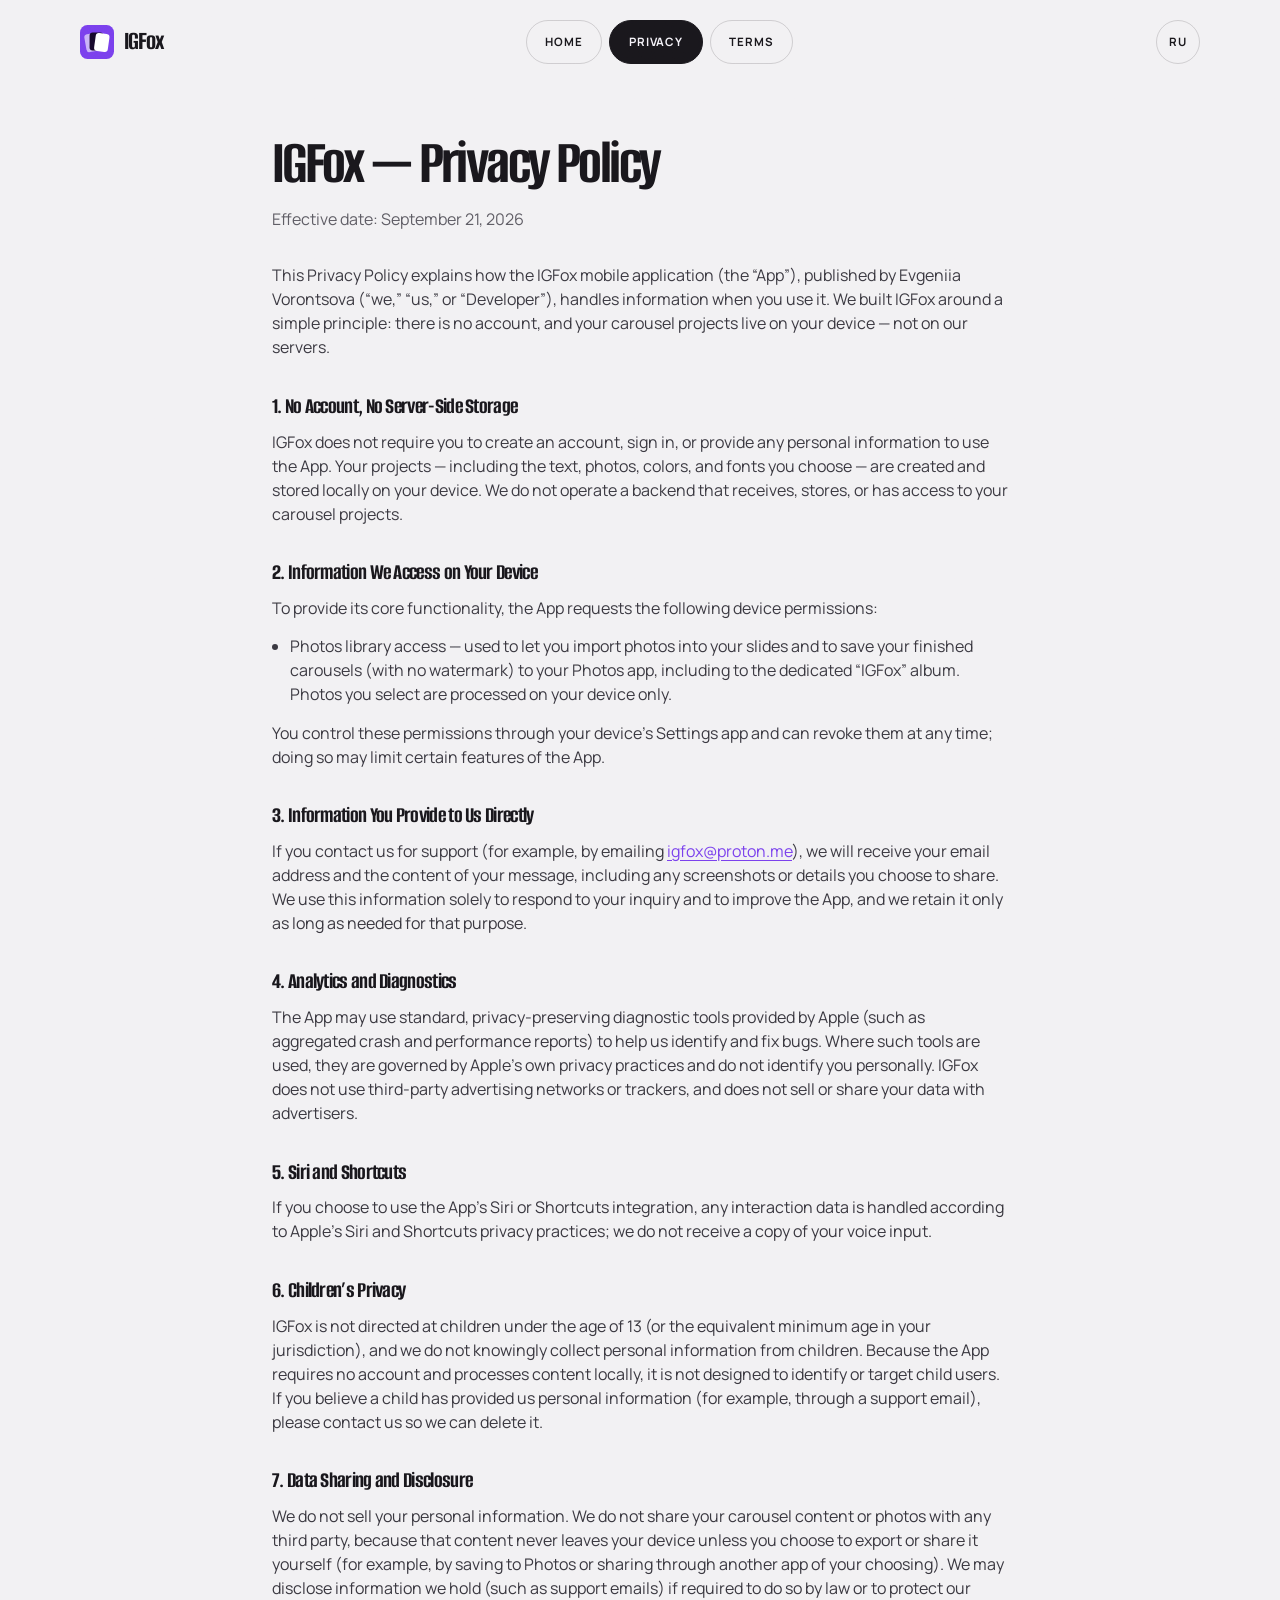
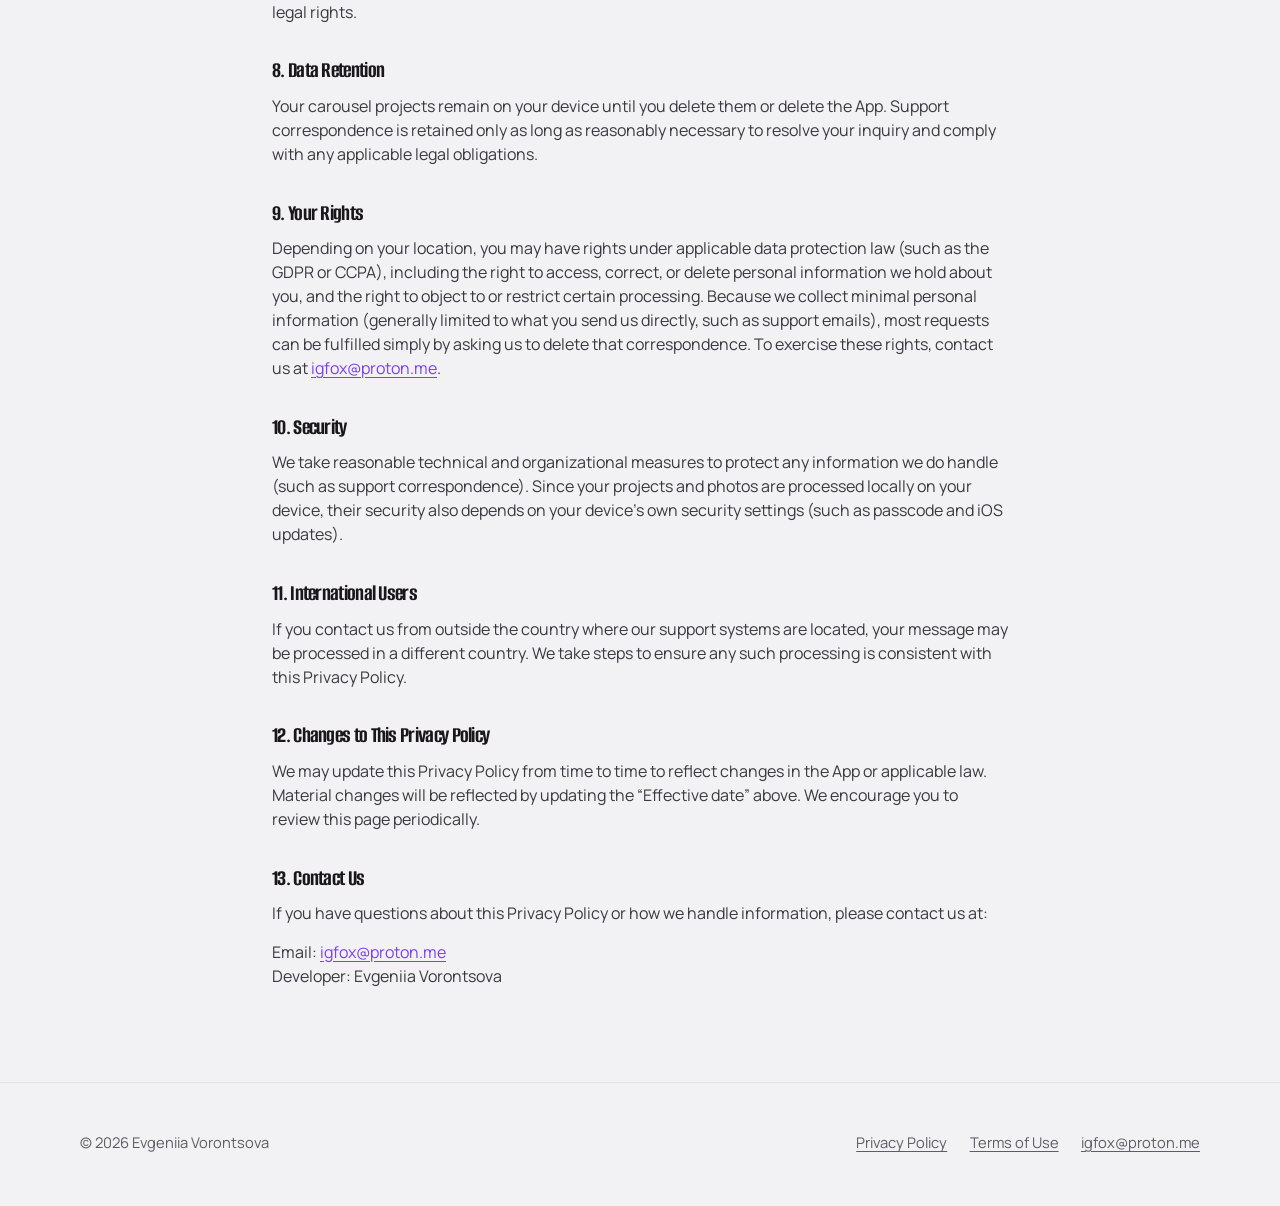
==== igfox-site/privacy/index.html @ 5019e01a "Add files via upload" ====
<!DOCTYPE html>
<html lang="ru">
<head>
  <meta charset="utf-8" />
  <meta name="viewport" content="width=device-width, initial-scale=1" />
  <title>Privacy Policy · IGFox</title>
  <meta name="description" content="Privacy Policy for the IGFox iPhone app. Developer: Evgeniia Vorontsova. Support: igfox@proton.me." />
  <link rel="icon" href="../img/favicon.svg" type="image/svg+xml" />
  <link rel="canonical" href="https://igcarousel.com/privacy/" />
  <link rel="stylesheet" href="../css/site.css" />
</head>
<body class="doc">
  <a class="skip" href="#main">
    <span class="ru">К содержанию</span>
    <span class="en">Skip to content</span>
  </a>
  <div class="wrap topbar">
    <a class="brand" href="../">
      <img src="../img/favicon.svg" width="34" height="34" alt="" />
      IGFox
    </a>
    <nav class="nav-pills" aria-label="IGFox">
      <a href="../"><span class="ru">Главная</span><span class="en">Home</span></a>
      <a class="current" href="./"><span class="ru">Политика</span><span class="en">Privacy</span></a>
      <a href="../terms/"><span class="ru">Условия</span><span class="en">Terms</span></a>
    </nav>
    <div class="nav-tools">
      <button class="lang" type="button" data-toggle-lang data-lang-label aria-label="Language">EN</button>
      <button class="menu-btn" type="button" id="open-menu" aria-label="Menu"><span></span><span></span><span></span></button>
    </div>
  </div>

  <article class="doc-main" id="main">
    <div class="en">
      <h1>IGFox — Privacy Policy</h1>
      <p class="meta">Effective date: September 21, 2026</p>

      <p>This Privacy Policy explains how the IGFox mobile application (the “App”), published by Evgeniia Vorontsova (“we,” “us,” or “Developer”), handles information when you use it. We built IGFox around a simple principle: there is no account, and your carousel projects live on your device — not on our servers.</p>

      <h2>1. No Account, No Server-Side Storage</h2>
      <p>IGFox does not require you to create an account, sign in, or provide any personal information to use the App. Your projects — including the text, photos, colors, and fonts you choose — are created and stored locally on your device. We do not operate a backend that receives, stores, or has access to your carousel projects.</p>

      <h2>2. Information We Access on Your Device</h2>
      <p>To provide its core functionality, the App requests the following device permissions:</p>
      <ul>
        <li>Photos library access — used to let you import photos into your slides and to save your finished carousels (with no watermark) to your Photos app, including to the dedicated “IGFox” album. Photos you select are processed on your device only.</li>
      </ul>
      <p>You control these permissions through your device’s Settings app and can revoke them at any time; doing so may limit certain features of the App.</p>

      <h2>3. Information You Provide to Us Directly</h2>
      <p>If you contact us for support (for example, by emailing <a href="mailto:igfox@proton.me">igfox@proton.me</a>), we will receive your email address and the content of your message, including any screenshots or details you choose to share. We use this information solely to respond to your inquiry and to improve the App, and we retain it only as long as needed for that purpose.</p>

      <h2>4. Analytics and Diagnostics</h2>
      <p>The App may use standard, privacy-preserving diagnostic tools provided by Apple (such as aggregated crash and performance reports) to help us identify and fix bugs. Where such tools are used, they are governed by Apple’s own privacy practices and do not identify you personally. IGFox does not use third-party advertising networks or trackers, and does not sell or share your data with advertisers.</p>

      <h2>5. Siri and Shortcuts</h2>
      <p>If you choose to use the App’s Siri or Shortcuts integration, any interaction data is handled according to Apple’s Siri and Shortcuts privacy practices; we do not receive a copy of your voice input.</p>

      <h2>6. Children’s Privacy</h2>
      <p>IGFox is not directed at children under the age of 13 (or the equivalent minimum age in your jurisdiction), and we do not knowingly collect personal information from children. Because the App requires no account and processes content locally, it is not designed to identify or target child users. If you believe a child has provided us personal information (for example, through a support email), please contact us so we can delete it.</p>

      <h2>7. Data Sharing and Disclosure</h2>
      <p>We do not sell your personal information. We do not share your carousel content or photos with any third party, because that content never leaves your device unless you choose to export or share it yourself (for example, by saving to Photos or sharing through another app of your choosing). We may disclose information we hold (such as support emails) if required to do so by law or to protect our legal rights.</p>

      <h2>8. Data Retention</h2>
      <p>Your carousel projects remain on your device until you delete them or delete the App. Support correspondence is retained only as long as reasonably necessary to resolve your inquiry and comply with any applicable legal obligations.</p>

      <h2>9. Your Rights</h2>
      <p>Depending on your location, you may have rights under applicable data protection law (such as the GDPR or CCPA), including the right to access, correct, or delete personal information we hold about you, and the right to object to or restrict certain processing. Because we collect minimal personal information (generally limited to what you send us directly, such as support emails), most requests can be fulfilled simply by asking us to delete that correspondence. To exercise these rights, contact us at <a href="mailto:igfox@proton.me">igfox@proton.me</a>.</p>

      <h2>10. Security</h2>
      <p>We take reasonable technical and organizational measures to protect any information we do handle (such as support correspondence). Since your projects and photos are processed locally on your device, their security also depends on your device’s own security settings (such as passcode and iOS updates).</p>

      <h2>11. International Users</h2>
      <p>If you contact us from outside the country where our support systems are located, your message may be processed in a different country. We take steps to ensure any such processing is consistent with this Privacy Policy.</p>

      <h2>12. Changes to This Privacy Policy</h2>
      <p>We may update this Privacy Policy from time to time to reflect changes in the App or applicable law. Material changes will be reflected by updating the “Effective date” above. We encourage you to review this page periodically.</p>

      <h2>13. Contact Us</h2>
      <p>If you have questions about this Privacy Policy or how we handle information, please contact us at:</p>
      <p>Email: <a href="mailto:igfox@proton.me">igfox@proton.me</a><br />
      Developer: Evgeniia Vorontsova</p>
    </div>

    <div class="ru">
      <h1>IGFox — Политика конфиденциальности</h1>
      <p class="meta">Дата вступления в силу: 21 сентября 2026 года</p>

      <p>Эта политика объясняет, как мобильное приложение IGFox (далее — «Приложение»), которое выпускает Evgeniia Vorontsova (далее — «мы», «нас» или «Разработчик»), обрабатывает информацию при его использовании. IGFox собран вокруг простого правила: аккаунта нет, а проекты каруселей живут на вашем устройстве — не на наших серверах.</p>

      <h2>1. Нет аккаунта и нет хранения на сервере</h2>
      <p>IGFox не требует создавать аккаунт, входить в систему или сообщать персональные данные, чтобы пользоваться Приложением. Ваши проекты — в том числе текст, фото, цвета и шрифты — создаются и хранятся локально на устройстве. У нас нет серверной части, которая принимала бы, хранила бы или имела доступ к вашим каруселям.</p>

      <h2>2. К каким данным на устройстве мы обращаемся</h2>
      <p>Чтобы выполнять основную работу, Приложение запрашивает такие разрешения:</p>
      <ul>
        <li>Доступ к медиатеке Фото — чтобы вы могли ставить снимки на слайды и сохранять готовые карусели (без водяного знака) в приложение «Фото», в том числе в альбом «IGFox». Выбранные фото обрабатываются только на вашем устройстве.</li>
      </ul>
      <p>Эти разрешения вы контролируете в Настройках устройства и можете отозвать в любой момент; тогда часть функций Приложения может стать недоступной.</p>

      <h2>3. Информация, которую вы сами нам присылаете</h2>
      <p>Если вы пишете в поддержку (например, на <a href="mailto:igfox@proton.me">igfox@proton.me</a>), мы получим ваш адрес и текст письма, включая скриншоты и подробности, которые вы решите приложить. Мы используем это только чтобы ответить и улучшить Приложение, и храним лишь столько, сколько нужно для этой цели.</p>

      <h2>4. Аналитика и диагностика</h2>
      <p>Приложение может использовать стандартные диагностические средства Apple с бережным отношением к приватности (например, сводные отчёты о сбоях и производительности), чтобы находить и чинить ошибки. Если такие средства включены, на них распространяются правила Apple, и они не определяют вас лично. IGFox не подключает стороннюю рекламу и трекеры и не продаёт и не передаёт данные рекламодателям.</p>

      <h2>5. Siri и Shortcuts</h2>
      <p>Если вы пользуетесь интеграцией с Siri или Shortcuts, данные такого взаимодействия обрабатываются по правилам Apple для Siri и Shortcuts; копию голосового ввода мы не получаем.</p>

      <h2>6. Дети</h2>
      <p>IGFox не предназначен для детей младше 13 лет (или иного минимального возраста в вашей стране), и мы сознательно не собираем персональные данные детей. Так как аккаунта нет и содержимое обрабатывается локально, Приложение не умеет находить или выделять детскую аудиторию. Если вы считаете, что ребёнок передал нам персональные данные (например, в письме в поддержку), напишите нам — мы удалим их.</p>

      <h2>7. Передача и раскрытие данных</h2>
      <p>Мы не продаём ваши персональные данные. Мы не передаём третьим лицам содержимое каруселей и фото, потому что эти материалы не покидают устройство, пока вы сами не экспортируете или не отправите их (например, сохранив в Фото или через другое выбранное вами приложение). Информацию, которая у нас есть (например, письма в поддержку), мы можем раскрыть, если этого требует закон или защита наших прав.</p>

      <h2>8. Срок хранения</h2>
      <p>Проекты каруселей остаются на устройстве, пока вы их не удалите или не удалите Приложение. Переписку поддержки храним только столько, сколько разумно нужно, чтобы закрыть обращение и соблюсти закон.</p>

      <h2>9. Ваши права</h2>
      <p>В зависимости от места жительства у вас могут быть права по законам о защите данных (например, GDPR или CCPA): доступ, исправление или удаление персональных данных, которые мы о вас храним, а также возражение против обработки или её ограничение. Мы собираем мало персональных данных (как правило, только то, что вы сами присылаете, например письма в поддержку), поэтому большинство запросов выполняется простой просьбой удалить эту переписку. Чтобы воспользоваться правами, напишите на <a href="mailto:igfox@proton.me">igfox@proton.me</a>.</p>

      <h2>10. Безопасность</h2>
      <p>Мы принимаем разумные технические и организационные меры для защиты информации, с которой работаем (например, переписки поддержки). Поскольку проекты и фото обрабатываются локально, их безопасность зависит и от настроек самого устройства (пароль, обновления iOS).</p>

      <h2>11. Пользователи из других стран</h2>
      <p>Если вы пишете нам из страны, где не находятся наши системы поддержки, сообщение может быть обработано в другой стране. Мы стараемся, чтобы такая обработка соответствовала этой политике.</p>

      <h2>12. Изменения этой политики</h2>
      <p>Мы можем обновлять эту политику, если меняется Приложение или закон. Существенные изменения отразим новой «датой вступления в силу» выше. Имеет смысл время от времени возвращаться на эту страницу.</p>

      <h2>13. Контакты</h2>
      <p>Вопросы по этой политике и по тому, как мы обращаемся с информацией:</p>
      <p>Почта: <a href="mailto:igfox@proton.me">igfox@proton.me</a><br />
      Разработчик: Evgeniia Vorontsova</p>
    </div>
  </article>

  <footer class="site-footer">
    <div class="wrap foot">
      <p>© 2026 Evgeniia Vorontsova</p>
      <nav>
        <a href="./"><span class="ru">Конфиденциальность</span><span class="en">Privacy Policy</span></a>
        <a href="../terms/"><span class="ru">Условия</span><span class="en">Terms of Use</span></a>
        <a href="mailto:igfox@proton.me">igfox@proton.me</a>
      </nav>
    </div>
  </footer>

  <div class="mobile-panel" id="mobile-panel" aria-hidden="true">
    <button type="button" id="close-menu" class="panel-close"><span class="ru">Закрыть</span><span class="en">Close</span></button>
    <a href="../"><span class="ru">Главная</span><span class="en">Home</span></a>
    <a href="./"><span class="ru">Конфиденциальность</span><span class="en">Privacy Policy</span></a>
    <a href="../terms/"><span class="ru">Условия</span><span class="en">Terms of Use</span></a>
    <a href="mailto:igfox@proton.me">igfox@proton.me</a>
    <button type="button" data-toggle-lang data-lang-label>EN</button>
  </div>
  <script src="../js/site.js"></script>
</body>
</html>
---- igfox-site/css/site.css ----
@font-face {
  font-family: Manrope;
  font-style: normal;
  font-weight: 400;
  font-display: swap;
  src: url("../fonts/manrope-400-latin.woff2") format("woff2");
  unicode-range: U+0000-00FF, U+0131, U+0152-0153, U+02BB-02BC, U+02C6, U+02DA, U+02DC, U+0304, U+0308, U+0329, U+2000-206F, U+20AC, U+2122, U+2191, U+2193, U+2212, U+2215, U+FEFF, U+FFFD;
}
@font-face {
  font-family: Manrope;
  font-style: normal;
  font-weight: 400;
  font-display: swap;
  src: url("../fonts/manrope-400.woff2") format("woff2");
  unicode-range: U+0301, U+0400-045F, U+0490-0491, U+04B0-04B1, U+2116;
}
@font-face {
  font-family: Manrope;
  font-style: normal;
  font-weight: 500;
  font-display: swap;
  src: url("../fonts/manrope-500-latin.woff2") format("woff2");
  unicode-range: U+0000-00FF, U+0131, U+0152-0153, U+02BB-02BC, U+02C6, U+02DA, U+02DC, U+0304, U+0308, U+0329, U+2000-206F, U+20AC, U+2122, U+2191, U+2193, U+2212, U+2215, U+FEFF, U+FFFD;
}
@font-face {
  font-family: Manrope;
  font-style: normal;
  font-weight: 500;
  font-display: swap;
  src: url("../fonts/manrope-500.woff2") format("woff2");
  unicode-range: U+0301, U+0400-045F, U+0490-0491, U+04B0-04B1, U+2116;
}
@font-face {
  font-family: Manrope;
  font-style: normal;
  font-weight: 700;
  font-display: swap;
  src: url("../fonts/manrope-700-latin.woff2") format("woff2");
  unicode-range: U+0000-00FF, U+0131, U+0152-0153, U+02BB-02BC, U+02C6, U+02DA, U+02DC, U+0304, U+0308, U+0329, U+2000-206F, U+20AC, U+2122, U+2191, U+2193, U+2212, U+2215, U+FEFF, U+FFFD;
}
@font-face {
  font-family: Manrope;
  font-style: normal;
  font-weight: 700;
  font-display: swap;
  src: url("../fonts/manrope-700.woff2") format("woff2");
  unicode-range: U+0301, U+0400-045F, U+0490-0491, U+04B0-04B1, U+2116;
}
@font-face {
  font-family: Manrope;
  font-style: normal;
  font-weight: 800;
  font-display: swap;
  src: url("../fonts/manrope-800-latin.woff2") format("woff2");
  unicode-range: U+0000-00FF, U+0131, U+0152-0153, U+02BB-02BC, U+02C6, U+02DA, U+02DC, U+0304, U+0308, U+0329, U+2000-206F, U+20AC, U+2122, U+2191, U+2193, U+2212, U+2215, U+FEFF, U+FFFD;
}
@font-face {
  font-family: Manrope;
  font-style: normal;
  font-weight: 800;
  font-display: swap;
  src: url("../fonts/manrope-800.woff2") format("woff2");
  unicode-range: U+0301, U+0400-045F, U+0490-0491, U+04B0-04B1, U+2116;
}
@font-face {
  font-family: "Alumni Sans";
  font-style: normal;
  font-weight: 700;
  font-display: swap;
  src: url("../fonts/AlumniSans-Bold.ttf") format("truetype");
}
@font-face {
  font-family: "Alumni Sans";
  font-style: italic;
  font-weight: 400;
  font-display: swap;
  src: url("../fonts/AlumniSans-Italic.ttf") format("truetype");
}
@font-face {
  font-family: "Russo One";
  font-style: normal;
  font-weight: 400;
  font-display: swap;
  src: url("../fonts/RussoOne-Regular.ttf") format("truetype");
}

:root {
  --canvas: #f2f1f3;
  --white: #f4f2f8;
  --ink: #19171c;
  --slate: #5e5c64;
  --line: #e2e0e6;
  --violet: #7a40ed;
  --plum: #12061f;
  --lilac: #c9a3ff;
  --pill: #f4f2f8;
  --display: "Alumni Sans", Manrope, sans-serif;
  --sans: Manrope, sans-serif;
  --num: "Russo One", Manrope, sans-serif;
  --ease: cubic-bezier(0.22, 1, 0.36, 1);
  --hero: radial-gradient(52% 40% at 94% 0%, rgb(122 64 237 / 0.5), transparent 58%),
    radial-gradient(80% 60% at 8% 110%, rgb(12 6 20 / 0.85), transparent 48%),
    linear-gradient(168deg, #0c0614 0%, #1a0a36 40%, #3d168f 74%, #7a40ed 100%);
}

* { box-sizing: border-box; }
html { scroll-behavior: smooth; }
html, body { margin: 0; min-height: 100%; }
body {
  background: var(--canvas);
  color: var(--ink);
  font-family: var(--sans);
  font-weight: 400;
  line-height: 1.5;
  text-rendering: optimizeLegibility;
  -webkit-font-smoothing: antialiased;
  overflow-x: clip;
  font-synthesis: none;
}
body::after {
  content: "";
  position: fixed;
  inset: 0;
  z-index: 15;
  pointer-events: none;
  opacity: 0.08;
  mix-blend-mode: overlay;
  background-image: url("data:image/svg+xml;utf8,<svg xmlns='http://www.w3.org/2000/svg' width='160' height='160'><filter id='n'><feTurbulence type='fractalNoise' baseFrequency='0.8' numOctaves='2' stitchTiles='stitch'/></filter><rect width='100%' height='100%' filter='url(%23n)'/></svg>");
}
img { max-width: 100%; display: block; }
a { color: inherit; text-decoration: none; }
button { font: inherit; color: inherit; background: none; border: 0; cursor: pointer; padding: 0; }
::selection { background: var(--violet); color: var(--white); }
:focus-visible { outline: 2px solid var(--violet); outline-offset: 3px; }

html[lang="en"] .ru { display: none; }
html[lang="ru"] .en { display: none; }

.skip {
  position: absolute;
  left: 1rem;
  top: -3rem;
  background: var(--white);
  color: var(--ink);
  padding: 0.6rem 1rem;
  border-radius: 999px;
  z-index: 80;
}
.skip:focus { top: 1rem; }

.wrap {
  width: min(1120px, calc(100% - 3rem));
  margin-inline: auto;
}
@media (max-width: 720px) {
  .wrap { width: calc(100% - 1.6rem); }
}

.hero {
  position: relative;
  min-height: 100dvh;
  background-color: #1a0a36;
  background-image: var(--hero);
  color: var(--white);
  overflow: visible;
  display: flex;
  flex-direction: column;
}
.hero::before {
  content: "";
  position: absolute;
  inset: 0;
  pointer-events: none;
  background: radial-gradient(120% 80% at 50% 120%, rgb(12 6 20 / 0.35), transparent 55%);
}

.topbar {
  display: flex;
  align-items: center;
  justify-content: space-between;
  gap: 1rem;
  min-height: 4.5rem;
  padding: 0.7rem 0 0;
  position: relative;
  z-index: 5;
}
.brand {
  display: flex;
  align-items: center;
  gap: 0.65rem;
  font-family: var(--display);
  font-weight: 700;
  font-size: 1.7rem;
  letter-spacing: -0.04em;
  line-height: 1;
}
.brand img, .brand svg { width: 34px; height: 34px; }

.nav-pills {
  display: flex;
  flex-wrap: nowrap;
  justify-content: center;
  gap: 0.45rem;
}
.nav-pills a, .nav-pills .current {
  display: inline-flex;
  align-items: center;
  min-height: 44px;
  padding: 0 1.15rem;
  border: 1px solid rgb(255 255 255 / 0.38);
  border-radius: 999px;
  font-size: 0.72rem;
  font-weight: 700;
  letter-spacing: 0.08em;
  text-transform: uppercase;
  color: var(--white);
}
.nav-pills a:hover, .nav-pills .current {
  background: var(--pill);
  color: var(--ink);
  border-color: var(--pill);
}

.nav-tools {
  display: flex;
  align-items: center;
  gap: 0.65rem;
}
.lang {
  min-width: 44px;
  min-height: 44px;
  border-radius: 999px;
  border: 1px solid rgb(255 255 255 / 0.38);
  font-size: 0.72rem;
  font-weight: 700;
  letter-spacing: 0.06em;
}
.lang:hover { background: var(--pill); color: var(--ink); }
.menu-btn {
  display: none;
  width: 44px;
  height: 44px;
  border-radius: 999px;
  border: 1px solid rgb(255 255 255 / 0.38);
  place-content: center;
  gap: 5px;
}
.menu-btn span {
  display: block;
  width: 16px;
  height: 1.5px;
  background: currentColor;
}

.hero-grid {
  position: relative;
  z-index: 2;
  flex: 1;
  display: grid;
  grid-template-columns: minmax(18rem, 0.95fr) minmax(20rem, 1.05fr);
  gap: 1.2rem 1.6rem;
  align-items: center;
  padding: 1.1rem 0 2.6rem;
}

.hero-copy {
  max-width: none;
  padding: 0;
  display: flex;
  flex-direction: column;
  align-items: flex-start;
}
.hero-copy h1 {
  margin: 0;
  font-family: var(--display);
  font-size: clamp(2.35rem, 4.8vw, 4.15rem);
  font-weight: 700;
  line-height: 1.12;
  letter-spacing: -0.03em;
  padding-bottom: 0.1em;
}
.hero-copy .soft {
  display: inline-block;
  font-family: var(--display);
  font-style: italic;
  font-weight: 400;
  color: rgb(255 255 255 / 0.7);
  line-height: 1.2;
  padding-bottom: 0.16em;
}
.hero-copy p {
  margin: 1.15rem 0 0;
  max-width: 40ch;
  font-size: 1.05rem;
  line-height: 1.5;
  color: rgb(255 255 255 / 0.82);
}
.hero-copy .btn {
  margin-top: 1.7rem;
  align-self: flex-start;
}

.btn {
  display: inline-flex;
  align-items: center;
  justify-content: center;
  min-height: 52px;
  padding: 0 1.55rem;
  border-radius: 999px;
  font-size: 0.78rem;
  font-weight: 800;
  letter-spacing: 0.08em;
  text-transform: uppercase;
  transition: transform 180ms var(--ease), background 180ms var(--ease), color 180ms var(--ease);
}
.btn:active { transform: translateY(1px); }
.btn-light { background: var(--pill); color: var(--ink); }
.btn-light:hover { background: #efeaf8; }
.btn-ink { background: var(--ink); color: var(--white); }
.btn-ink:hover { background: #2b2730; }
.btn-ghost {
  border: 1px solid rgb(255 255 255 / 0.5);
  color: var(--white);
}
.btn-ghost:hover { background: var(--white); color: var(--ink); }

.strip {
  background: var(--canvas);
  padding: 1.5rem 0;
  border-bottom: 1px solid var(--line);
}
.facts {
  display: flex;
  flex-wrap: wrap;
  justify-content: flex-start;
  gap: 0.35rem 1.6rem;
  color: var(--ink);
  font-family: var(--display);
  font-weight: 700;
  font-size: clamp(1.15rem, 2.2vw, 1.55rem);
  letter-spacing: -0.03em;
}

.section { padding: 5.2rem 0; }
.section h2 {
  margin: 0 0 0.7rem;
  font-family: var(--display);
  font-size: clamp(2.4rem, 5.5vw, 4.4rem);
  font-weight: 700;
  letter-spacing: -0.035em;
  line-height: 1.08;
}
.section .lead {
  margin: 0 0 2.6rem;
  max-width: 46ch;
  color: var(--slate);
  font-size: 1.05rem;
}

.split {
  display: grid;
  grid-template-columns: 1.05fr 0.95fr;
  gap: 3.5rem;
  align-items: center;
}
.split h3 {
  margin: 0;
  font-size: clamp(1.6rem, 2.6vw, 2.15rem);
  font-weight: 800;
  letter-spacing: -0.03em;
  line-height: 1.15;
}
.split p { color: var(--slate); margin: 1rem 0 0; max-width: 42ch; }
.checks { list-style: none; margin: 1.4rem 0 0; padding: 0; }
.checks li {
  padding: 0.45rem 0;
  border-top: 1px solid var(--line);
  color: var(--ink);
  font-weight: 500;
}
.checks li:last-child { border-bottom: 1px solid var(--line); }

.stage {
  position: relative;
  width: min(32rem, 100%);
  aspect-ratio: 1;
  height: auto;
  justify-self: end;
}
.hero-art {
  display: block;
  width: 100%;
  height: auto;
  aspect-ratio: 1;
  object-fit: cover;
  border-radius: 1.5rem;
  box-shadow: 0 28px 64px rgb(8 4 20 / 0.42);
}
.shot-phone {
  position: absolute;
  width: min(11.2rem, 38%);
  height: auto;
  right: -0.35rem;
  bottom: -1.1rem;
  border-radius: 1.35rem;
  z-index: 2;
  background: #f2f1f3;
  box-shadow: 0 18px 40px rgb(8 4 20 / 0.48);
  transition: transform 280ms var(--ease);
}
.hero .shot-phone:hover { transform: translateY(-6px); }

.deck {
  display: grid;
  grid-template-columns: 1fr 1fr;
  gap: 1.8rem 1.3rem;
  align-items: start;
}
.shot-card { margin: 0; }
.shot-card.is-lead {
  grid-column: 1 / -1;
  display: grid;
  grid-template-columns: 1.28fr 0.72fr;
  gap: 1.4rem 2.2rem;
  align-items: center;
}
.shot-card.is-lead figcaption { padding-top: 0; }
.shot-card img {
  width: 100%;
  height: auto;
  aspect-ratio: 4 / 3;
  object-fit: cover;
  border-radius: 1.35rem;
  background: #e8e6ee;
  box-shadow: 0 18px 40px rgb(23 8 44 / 0.12);
  transition: transform 220ms var(--ease);
}
.shot-card:hover img { transform: translateY(-4px); }
.shot-card figcaption { padding: 1rem 0.15rem 0; }
.shot-card h3 {
  margin: 0;
  font-family: var(--display);
  font-size: clamp(1.7rem, 2.4vw, 2.35rem);
  font-weight: 700;
  letter-spacing: -0.035em;
  line-height: 1.08;
  padding-bottom: 0.08em;
}
.shot-card p {
  margin: 0.45rem 0 0;
  color: var(--slate);
  font-size: 0.98rem;
  line-height: 1.45;
}

.who-list {
  list-style: none;
  margin: 0;
  padding: 0;
}
.who-list li {
  display: grid;
  grid-template-columns: minmax(12rem, 0.42fr) minmax(0, 1fr);
  gap: 1rem 2rem;
  padding: 1.35rem 0;
  border-top: 1px solid var(--line);
  align-items: baseline;
}
.who-list li:last-child { border-bottom: 1px solid var(--line); }
.who-list h3 {
  margin: 0;
  font-family: var(--display);
  font-size: clamp(1.7rem, 3vw, 2.5rem);
  font-weight: 700;
  letter-spacing: -0.03em;
  line-height: 1.1;
}
.who-list p { margin: 0; color: var(--slate); max-width: 46ch; }
.niche-lead { margin: 2.4rem 0 1.3rem; }
.cast {
  display: grid;
  grid-template-columns: repeat(3, minmax(0, 1fr));
  gap: 1rem 1rem;
}
.cast figure { margin: 0; }
.cast img {
  width: 100%;
  height: auto;
  aspect-ratio: 1;
  object-fit: cover;
  border-radius: 1.2rem;
  background: #e8e6ee;
}
.cast figcaption {
  margin-top: 0.55rem;
  font-family: var(--display);
  font-size: 1.35rem;
  font-weight: 700;
  letter-spacing: -0.03em;
}

.process {
  display: grid;
  grid-template-columns: 1fr 1fr;
  gap: 2rem 3.2rem;
}
.process article {
  min-width: 0;
  padding-top: 1.1rem;
  border-top: 3px solid var(--violet);
}
.num {
  margin: 0 0 0.7rem;
  font-family: var(--num);
  font-size: clamp(2.4rem, 4vw, 3.4rem);
  font-weight: 400;
  letter-spacing: 0.02em;
  line-height: 1;
  color: var(--violet);
}
.process h3 {
  margin: 0 0 0.45rem;
  font-family: var(--display);
  font-size: 1.55rem;
  font-weight: 700;
  letter-spacing: -0.03em;
}
.process article > p:not(.num) { margin: 0; color: var(--slate); }

.specs {
  display: grid;
  grid-template-columns: 0.9fr 1.1fr;
  gap: 3rem;
  align-items: start;
}
.about .checks { max-width: 40rem; }
.examples {
  display: flex;
  align-items: flex-end;
  gap: 0.85rem;
}
.example-phone {
  width: min(11.2rem, 46%);
  height: auto;
  border-radius: 1.4rem;
  background: #f2f1f3;
  box-shadow: 0 18px 40px rgb(23 8 44 / 0.16);
}
.chips {
  display: flex;
  flex-wrap: wrap;
  gap: 0.55rem;
  padding-top: 0.4rem;
}
.chips span {
  display: inline-flex;
  align-items: center;
  min-height: 42px;
  padding: 0 0.95rem;
  border: 1px solid var(--line);
  border-radius: 999px;
  font-weight: 600;
  font-size: 0.92rem;
}

.cta {
  background: var(--canvas);
  color: var(--ink);
  padding: 4.4rem 0 5rem;
  text-align: left;
  border-top: 1px solid var(--line);
}
.cta h2 {
  margin: 0;
  max-width: 12.5em;
  hyphens: none;
  overflow-wrap: normal;
  font-family: var(--display);
  font-size: clamp(2.4rem, 5vw, 4rem);
  font-weight: 700;
  letter-spacing: -0.035em;
  line-height: 1.12;
}
.nowrap { white-space: nowrap; }
.cta p { margin: 0.9rem 0 0; max-width: 42ch; color: var(--slate); }
.cta-row {
  margin-top: 1.7rem;
  display: flex;
  flex-wrap: wrap;
  justify-content: flex-start;
  gap: 0.75rem;
}

.site-footer {
  background: var(--canvas);
  color: var(--slate);
  padding: 2.1rem 0 2.4rem;
  font-size: 0.92rem;
  border-top: 1px solid var(--line);
}
.foot {
  display: flex;
  flex-wrap: wrap;
  justify-content: space-between;
  gap: 1rem 2rem;
  align-items: center;
}
.foot a { text-decoration: underline; text-underline-offset: 0.18em; }
.foot a:hover { color: var(--ink); }
.foot nav { display: flex; flex-wrap: wrap; gap: 1rem 1.4rem; }

.doc {
  background: var(--canvas);
  min-height: 100dvh;
}
.doc .topbar, .doc .lang, .doc .nav-pills a, .doc .nav-pills .current, .doc .menu-btn {
  color: var(--ink);
  border-color: rgb(25 23 28 / 0.16);
}
.doc .nav-pills a:hover, .doc .nav-pills .current, .doc .lang:hover {
  background: var(--ink);
  color: var(--white);
  border-color: var(--ink);
}
.doc-main {
  width: min(46rem, calc(100% - 3rem));
  margin: 0 auto;
  padding: 3.5rem 0 5rem;
}
.doc-main h1 {
  margin: 0 0 0.4rem;
  font-family: var(--display);
  font-size: clamp(2.6rem, 5vw, 4rem);
  font-weight: 700;
  letter-spacing: -0.04em;
  line-height: 1.08;
  padding-bottom: 0.06em;
}
.doc-main .meta { color: var(--slate); margin: 0 0 2rem; }
.doc-main h2 {
  margin: 2.1rem 0 0.55rem;
  font-family: var(--display);
  font-size: 1.45rem;
  font-weight: 700;
  letter-spacing: -0.03em;
  line-height: 1.2;
}
.doc-main p, .doc-main li { color: #3a3840; }
.doc-main p { margin: 0 0 0.9rem; }
.doc-main ul { padding-left: 1.15rem; margin: 0 0 0.9rem; }
.doc-main li { margin: 0.28rem 0; }
.doc-main a { color: var(--violet); text-decoration: underline; text-underline-offset: 0.16em; }
.doc-main code {
  font-family: ui-monospace, SFMono-Regular, Menlo, monospace;
  font-size: 0.88em;
}

.mobile-panel {
  display: none;
  position: fixed;
  inset: 0;
  background: var(--plum);
  color: var(--white);
  z-index: 50;
  padding: 1.4rem 1.3rem 2rem;
}
.mobile-panel.open { display: block; }
.mobile-panel a, .mobile-panel button {
  display: block;
  font-family: var(--display);
  font-size: 2rem;
  font-weight: 700;
  letter-spacing: -0.03em;
  padding: 0.85rem 0;
  border-bottom: 1px solid rgb(255 255 255 / 0.12);
  width: 100%;
  text-align: left;
}
.panel-close { font-size: 0.9rem; font-weight: 600; margin-bottom: 1rem; opacity: 0.7; }

@media (max-width: 980px) {
  .nav-pills { display: none; }
  .menu-btn { display: grid; }
  .hero-grid,
  .split,
  .deck,
  .shot-card.is-lead { grid-template-columns: 1fr; }
  .who-list li,
  .process,
  .specs { grid-template-columns: 1fr; }
  .stage {
    width: min(22rem, 100%);
    justify-self: center;
    margin: 0.8rem auto 2.2rem;
  }
  .shot-phone { right: 0; bottom: -0.8rem; }
  .cast { grid-template-columns: repeat(2, minmax(0, 1fr)); }
  .examples { justify-content: center; margin-bottom: 1.5rem; }
  .section { padding: 3.6rem 0; }
  .hero { min-height: auto; }
  .hero-grid { padding: 1.4rem 0 2.2rem; }
  .hero-copy h1 { font-size: clamp(2.2rem, 9vw, 2.8rem); }
}

@media (prefers-reduced-motion: reduce) {
  html { scroll-behavior: auto; }
  * { transition: none !important; animation: none !important; }
}

@media (prefers-reduced-motion: no-preference) {
  .hero-copy h1,
  .hero-copy p,
  .hero-copy .btn { animation: rise 0.7s var(--ease) both; }
  .hero-copy p { animation-delay: 70ms; }
  .hero-copy .btn { animation-delay: 130ms; }
  .hero-art { animation: rise 0.85s var(--ease) both; }
  .shot-phone { animation: rise 0.85s 90ms var(--ease) both; }
}

@keyframes rise {
  from { opacity: 0; transform: translateY(14px); }
}
@keyframes fan {
  from { opacity: 0; transform: translateY(18px) rotate(var(--rot, 0deg)); }
  to { transform: rotate(var(--rot, 0deg)); }
}
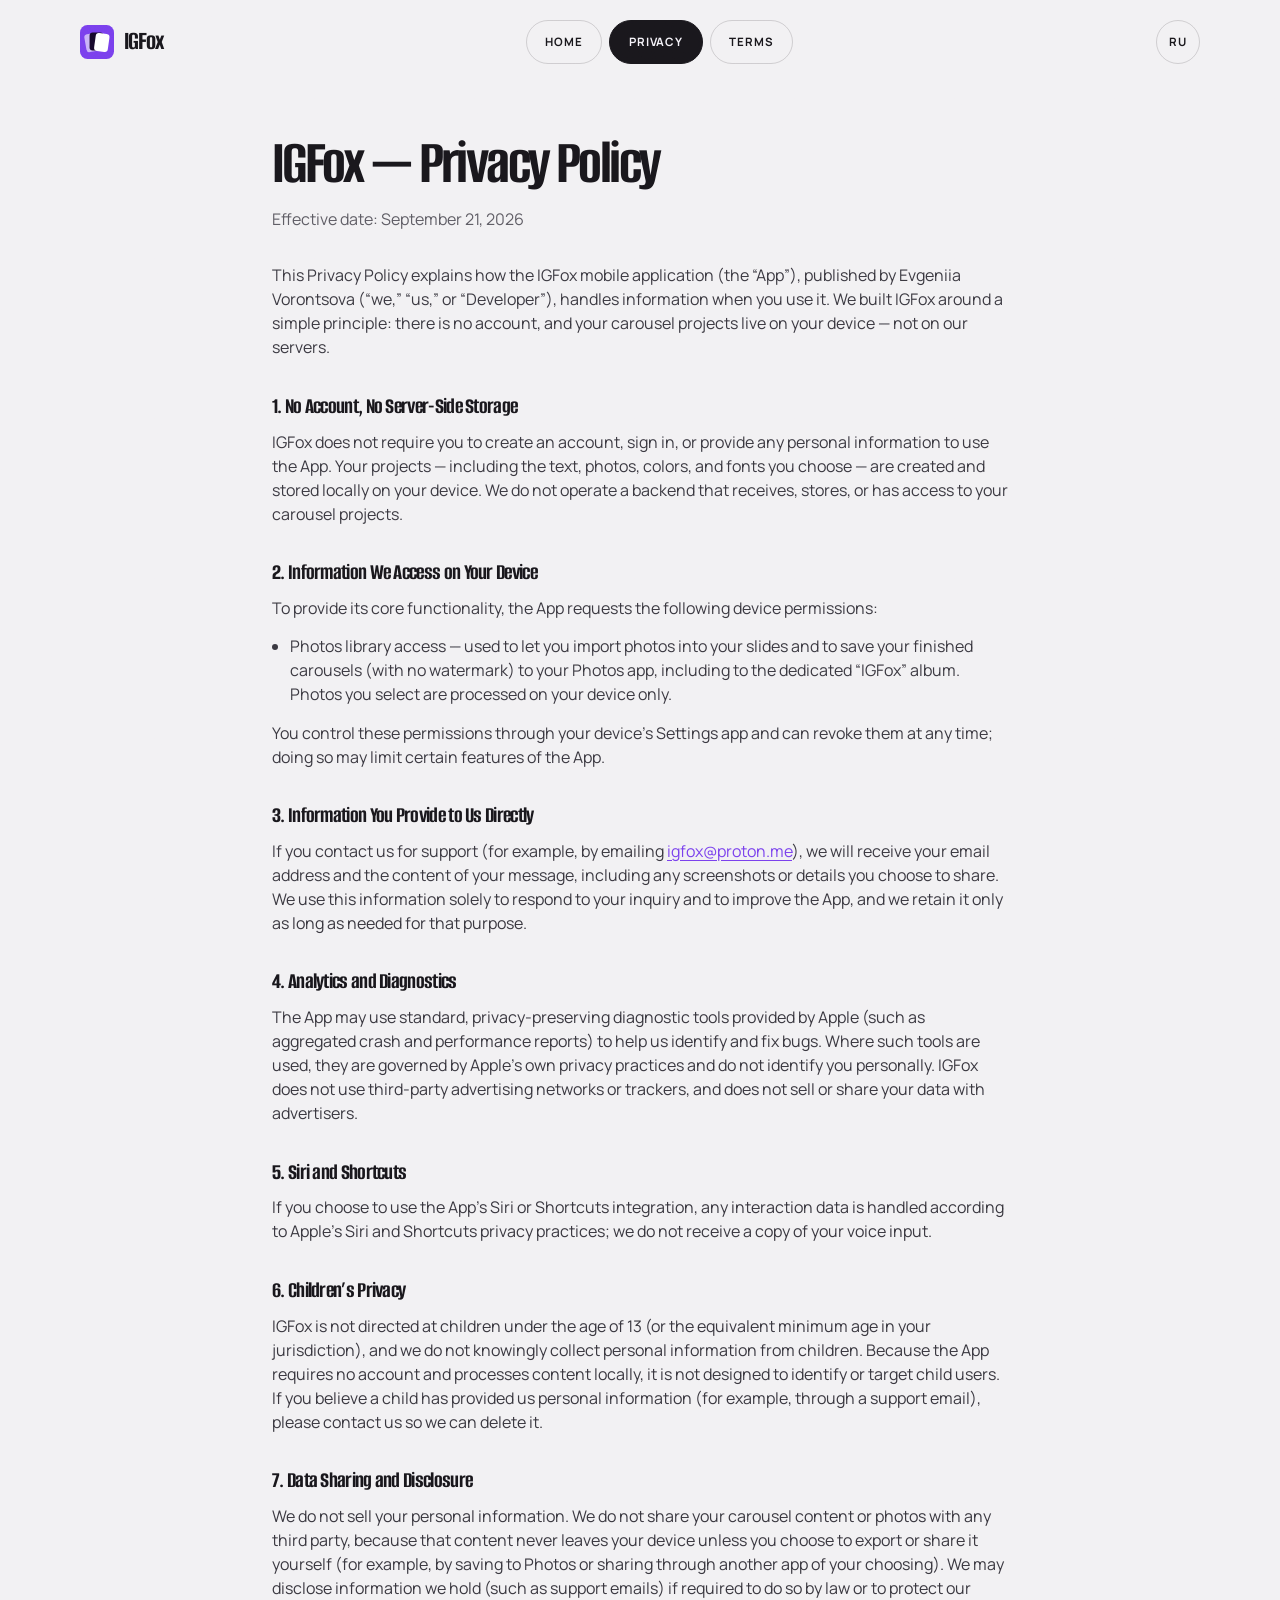
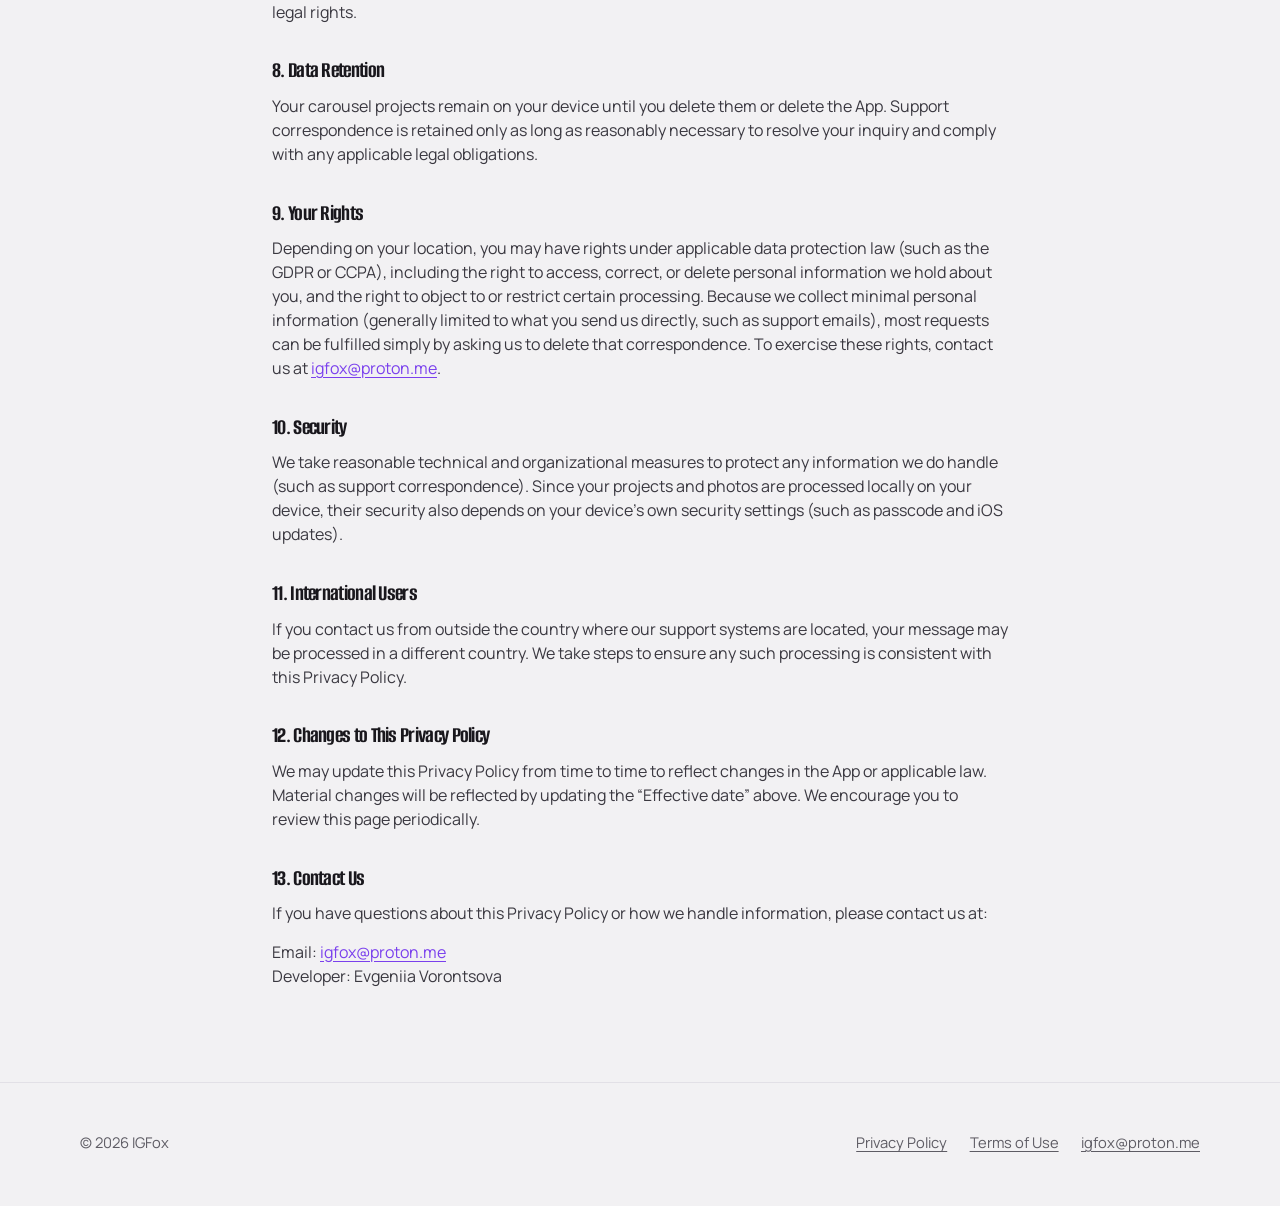
==== commit 01c85df1: "Add files via upload" ====
--- a/igfox-site/privacy/index.html
+++ b/igfox-site/privacy/index.html
@@ -1,5 +1,5 @@
 <!DOCTYPE html>
-<html lang="ru">
+<html lang="en">
 <head>
   <meta charset="utf-8" />
   <meta name="viewport" content="width=device-width, initial-scale=1" />
@@ -25,7 +25,7 @@
       <a href="../terms/"><span class="ru">Условия</span><span class="en">Terms</span></a>
     </nav>
     <div class="nav-tools">
-      <button class="lang" type="button" data-toggle-lang data-lang-label aria-label="Language">EN</button>
+      <button class="lang" type="button" data-toggle-lang data-lang-label aria-label="Language">RU</button>
       <button class="menu-btn" type="button" id="open-menu" aria-label="Menu"><span></span><span></span><span></span></button>
     </div>
   </div>
@@ -138,7 +138,7 @@
 
   <footer class="site-footer">
     <div class="wrap foot">
-      <p>© 2026 Evgeniia Vorontsova</p>
+      <p>© 2026 IGFox</p>
       <nav>
         <a href="./"><span class="ru">Конфиденциальность</span><span class="en">Privacy Policy</span></a>
         <a href="../terms/"><span class="ru">Условия</span><span class="en">Terms of Use</span></a>
@@ -153,7 +153,7 @@
     <a href="./"><span class="ru">Конфиденциальность</span><span class="en">Privacy Policy</span></a>
     <a href="../terms/"><span class="ru">Условия</span><span class="en">Terms of Use</span></a>
     <a href="mailto:igfox@proton.me">igfox@proton.me</a>
-    <button type="button" data-toggle-lang data-lang-label>EN</button>
+    <button type="button" data-toggle-lang data-lang-label>RU</button>
   </div>
   <script src="../js/site.js"></script>
 </body>
